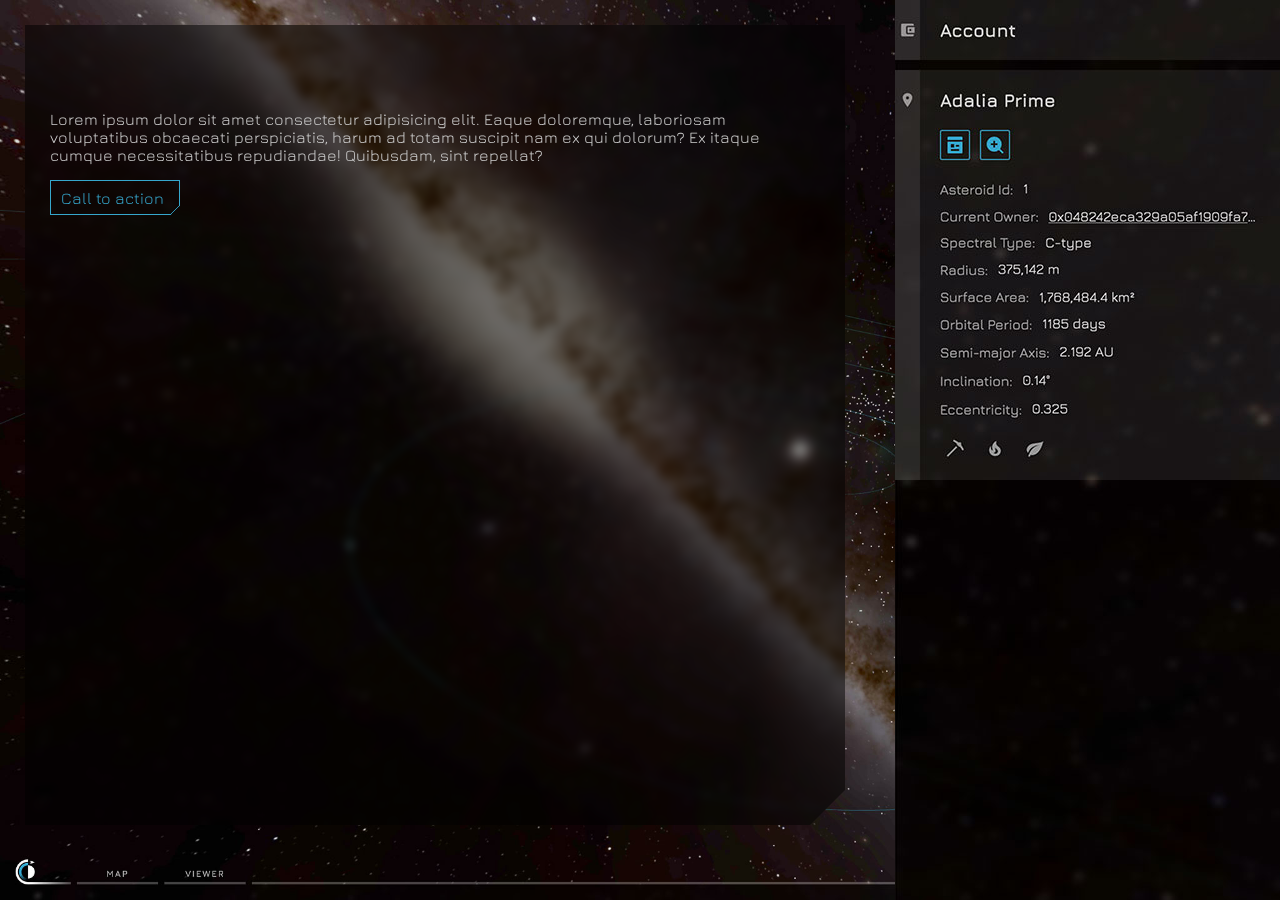
==== example/index.html @ 106694bb "Add style and example for button" ====
<!DOCTYPE html>
<html lang="en">
<head>
    <meta charset="UTF-8">
    <meta http-equiv="X-UA-Compatible" content="IE=edge">
    <meta name="viewport" content="width=device-width, initial-scale=1.0">
    <link rel="stylesheet" href="/style/influence-index.css">
    <link rel="stylesheet" href="style.css">
    <title>Influence CSS Example</title>
</head>
<body class="mock-embed">
    <div class="example-wrapper">
        <div class="example-main">
            <div class="text">
                Lorem ipsum dolor sit amet consectetur adipisicing elit. Eaque doloremque, laboriosam voluptatibus obcaecati perspiciatis, harum ad totam suscipit nam ex qui dolorum? Ex itaque cumque necessitatibus repudiandae! Quibusdam, sint repellat?
            </div>
            <button>Call to action</button>
        </div>
    </div>
</body>
</html>
---- style/influence-index.css ----
@import url('https://fonts.googleapis.com/css2?family=Jura:wght@300;400;700');

:root {
    --highlight-red: 54; --highlight-green: 167; --highlight-blue: 205;
    --highlight: rgb(var(--highlight-red), var(--highlight-green), var(--highlight-blue));
    --highlight-faded-25: rgba(var(--highlight-red), var(--highlight-green), var(--highlight-blue), 0.25);
    /* IMPORTANT: any change of this highlight color should also be applied in background-image @ "button::after" */
}

html, body {
  cursor: url('/assets/images/cursor.png') 5 5, auto;
  color: #cccccc;
  font-family: Jura, sans-serif;
  height: 100%;
  margin: 0;
  overflow: hidden;
  padding: 0;
  scroll-behavior: smooth;
  scrollbar-color: rgba(255, 255, 255, 0.25) rgba(50, 50, 50, 0.3);
  width: 100%;
}

a, button {
  cursor: url('/assets/images/cursor-active.png') 5 5, auto;
}

* {
  box-sizing: border-box;
}

input[type='number'] {
  -moz-appearance: textfield;
}

input::-webkit-outer-spin-button,
input::-webkit-inner-spin-button {
  -webkit-appearance: none;
}

/* Scroll bar */
::-webkit-scrollbar {
  height: 7px;
  width: 7px;
}

::-webkit-scrollbar-track {
  background: transparent;
}

::-webkit-scrollbar-thumb {
  background: rgba(255, 255, 255, 0.25);
}

::-webkit-scrollbar-thumb:hover {
  background: rgba(255, 255, 255, 0.25);
}

/* Button */
button {
    background-color: transparent;
    border: 1px solid var(--highlight);
    clip-path: polygon(0 0, 100% 0, 100% calc(100% - 9.5px), calc(100% - 9.5px) 100%, 0 100%);
    color: var(--highlight);
    font-family: inherit;
    min-height: 35px;
    padding: 0 15px 0 10px;
    position: relative;
    transition: all 300ms ease 0s;
}
button:hover:not(:disabled) {
    background-color: var(--highlight-faded-25);
    color: white;
}
button:active:not(:disabled) {
    background-color: var(--highlight);
}
button::after {
    background-image: url("data:image/svg+xml,%3Csvg viewBox='0 0 10 10' xmlns='http://www.w3.org/2000/svg' stroke='%2336a7cd'%3E%3Cline x1='0' y1='10' x2='10' y2='0'%3E%3C/line%3E%3C/svg%3E");
    background-position: center;
    background-repeat: no-repeat;
    bottom: -1px;
    content: '';
    height: 10px;
    margin-right: 0px;
    position: absolute;
    right: -1px;
    width: 10px;
}
---- example/style.css ----
/* Body class "mock-embed" used for testing as if embedded in-game */

body.mock-embed::before {
    background-color: #090300;
    background-image: url('game-main.jpg');
    background-repeat: no-repeat;
    background-size: cover;
    content: '';
    height: 100%;
    left: 0;
    position: absolute;
    right: 385px;
    top: 0;
}

body.mock-embed::after {
    background-color: #090300;
    background-image: url('game-side.jpg');
    background-repeat: no-repeat;
    content: '';
    height: 100%;
    position: absolute;
    right: 0;
    top: 0;
    width: 385px;
}

body.mock-embed {
    display: flex;
    justify-content: center;
    padding: 25px calc(385px + 50px) 75px 25px;
}

body.mock-embed .example-wrapper {
    max-width: 1400px;
    padding: calc(60px + 25px) 35px 35px 25px;
    position: relative;
    width: 100%;
}

body.mock-embed .example-wrapper::before {
    backdrop-filter: blur(4px);
    background-color: rgba(0, 0, 0, 0.5);
    bottom: 0;
    clip-path: polygon(0px 0px, 100% 0px, 100% calc(100% - 35px), calc(100% - 35px) 100%, 0px 100%);
    content: '';
    left: 0;
    position: absolute;
    right: 0;
    top: 0;
}

body.mock-embed .example-main {
    height: 100%;
    overflow: auto;
    position: relative;
}

/* Body class "embed" used for actual embedding via iframe - e.g. transparent background */

body.embed {
    background-color: unset;
}

/* Body without the "mock-embed" or "embed" classes used for standalone website, without embedding */

body {
    background-color: black;
}

/* Example styles */

button {
    font-size: 1rem;
    margin-top: 1rem;
}
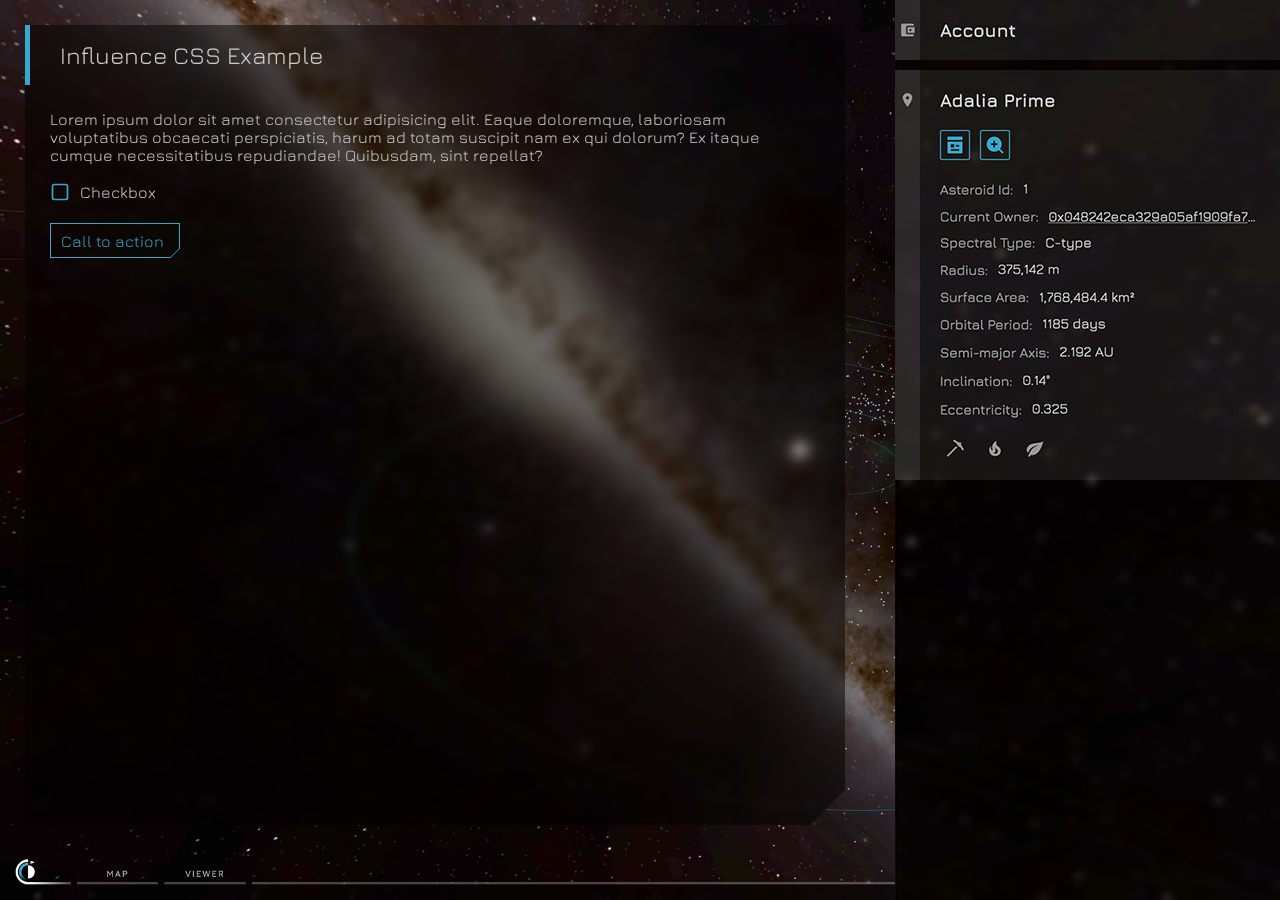
==== commit 3c2ecbfe: "Add styling for input checkbox" ====
--- a/example/index.html
+++ b/example/index.html
@@ -4,16 +4,21 @@
     <meta charset="UTF-8">
     <meta http-equiv="X-UA-Compatible" content="IE=edge">
     <meta name="viewport" content="width=device-width, initial-scale=1.0">
-    <link rel="stylesheet" href="/style/influence-index.css">
-    <link rel="stylesheet" href="style.css">
+    <link rel="stylesheet" href="../style/influence-index.css">
+    <link rel="stylesheet" href="./style.css">
     <title>Influence CSS Example</title>
 </head>
 <body class="mock-embed">
     <div class="example-wrapper">
         <div class="example-main">
-            <div class="text">
+            <div>
                 Lorem ipsum dolor sit amet consectetur adipisicing elit. Eaque doloremque, laboriosam voluptatibus obcaecati perspiciatis, harum ad totam suscipit nam ex qui dolorum? Ex itaque cumque necessitatibus repudiandae! Quibusdam, sint repellat?
             </div>
+            <br>
+            <div>
+                <label class="checkbox"><input type="checkbox"> Checkbox</label>
+            </div>
+            <br>
             <button>Call to action</button>
         </div>
     </div>
--- a/style/influence-index.css
+++ b/style/influence-index.css
@@ -4,11 +4,13 @@
     --highlight-red: 54; --highlight-green: 167; --highlight-blue: 205;
     --highlight: rgb(var(--highlight-red), var(--highlight-green), var(--highlight-blue));
     --highlight-faded-25: rgba(var(--highlight-red), var(--highlight-green), var(--highlight-blue), 0.25);
-    /* IMPORTANT: any change of this highlight color should also be applied in background-image @ "button::after" */
+    /* IMPORTANT: any change of this highlight color should also be applied in background-images */
+    --cursor-url: url('../assets/images/cursor.png');
+    --cursor-active-url: url('../assets/images/cursor-active.png');
 }
 
 html, body {
-  cursor: url('/assets/images/cursor.png') 5 5, auto;
+  cursor: var(--cursor-url) 5 5, auto;
   color: #cccccc;
   font-family: Jura, sans-serif;
   height: 100%;
@@ -20,8 +22,8 @@
   width: 100%;
 }
 
-a, button {
-  cursor: url('/assets/images/cursor-active.png') 5 5, auto;
+a, button, input[type='checkbox'] {
+  cursor: var(--cursor-active-url) 5 5, auto;
 }
 
 * {
@@ -86,3 +88,31 @@
     right: -1px;
     width: 10px;
 }
+
+/* Input checkbox */
+label.checkbox {
+  align-items: center;
+  cursor: var(--cursor-active-url) 5 5, auto;
+  display: inline-flex;
+  gap: 10px;
+}
+
+input[type='checkbox'] {
+  -webkit-appearance: none;
+  appearance: none;
+  background-color: transparent; /* for iOS < 15 to remove gradient background */
+  background-image: url('../assets/images/checkbox-off.svg');
+  background-image: url("data:image/svg+xml,%3Csvg stroke='%2336a7cd' fill='none' stroke-width='2' viewBox='0 0 24 24' stroke-linecap='round' stroke-linejoin='round' height='1em' width='1em' xmlns='http://www.w3.org/2000/svg'%3E%3Crect x='3' y='3' width='18' height='18' rx='2' ry='2'%3E%3C/rect%3E%3C/svg%3E%0A");
+  background-repeat: no-repeat;
+  background-size: contain;
+  color: var(--highlight);
+  height: 20px;
+  margin: 0; /* not removed via appearance */
+  position: relative;
+  transition: all 300ms ease 0s;
+  width: 20px;
+}
+
+input[type='checkbox']:checked {
+  background-image: url("data:image/svg+xml,%3Csvg stroke='%2336a7cd' fill='none' stroke-width='2' viewBox='0 0 24 24' stroke-linecap='round' stroke-linejoin='round' height='1em' width='1em' xmlns='http://www.w3.org/2000/svg'%3E%3Cpolyline points='9 11 12 14 22 4'%3E%3C/polyline%3E%3Cpath d='M21 12v7a2 2 0 0 1-2 2H5a2 2 0 0 1-2-2V5a2 2 0 0 1 2-2h11'%3E%3C/path%3E%3C/svg%3E%0A");
+}
--- a/example/style.css
+++ b/example/style.css
@@ -50,6 +50,18 @@
     top: 0;
 }
 
+body.mock-embed .example-wrapper::after {
+    border-left: 5px solid var(--highlight);
+    content: "Influence CSS Example";
+    font-size: 24px;
+    height: 60px;
+    left: 0;
+    line-height: 60px;
+    padding-left: 30px;
+    position: absolute;
+    top: 0;
+}
+
 body.mock-embed .example-main {
     height: 100%;
     overflow: auto;
@@ -72,5 +84,4 @@
 
 button {
     font-size: 1rem;
-    margin-top: 1rem;
 }
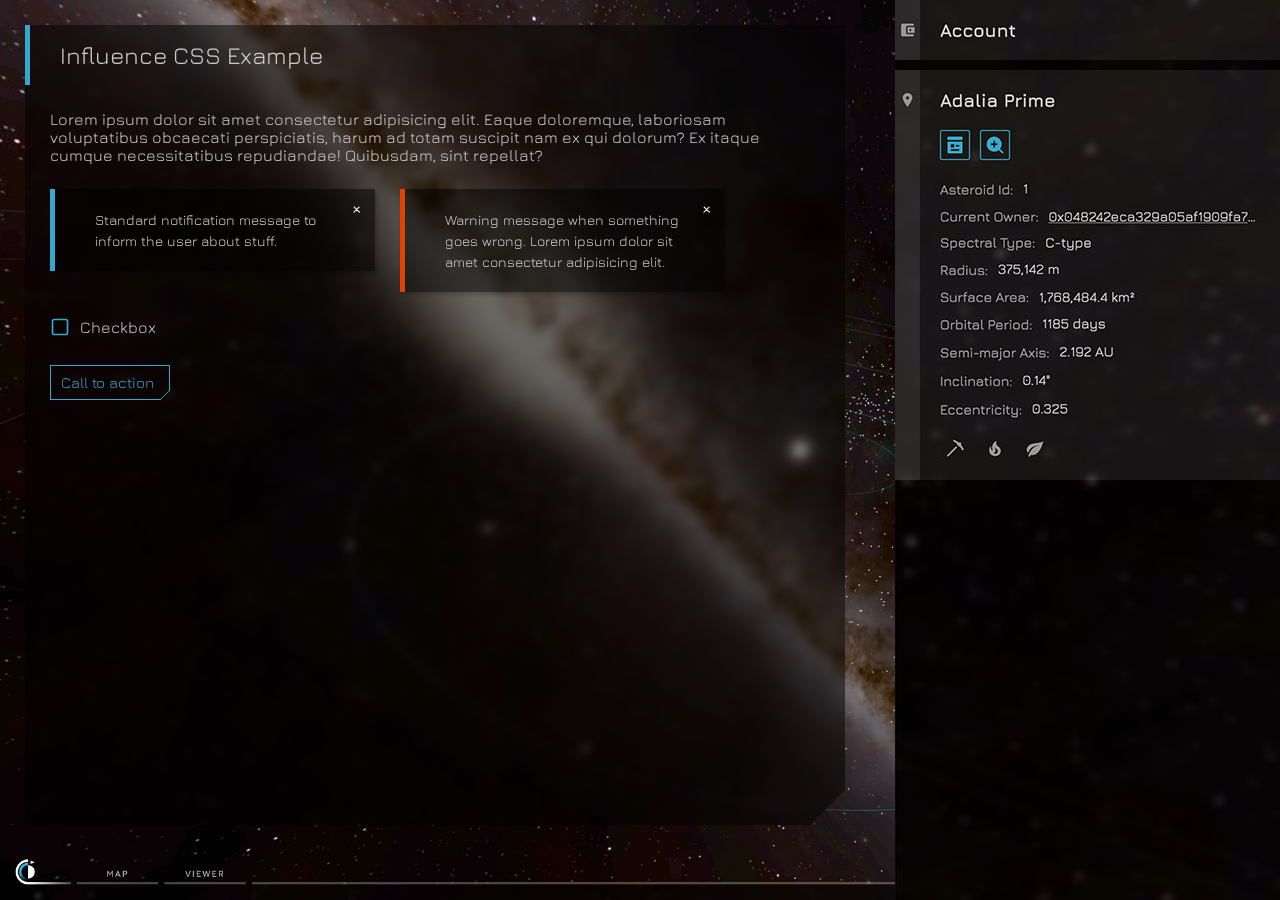
==== commit c760f9f4: "Add styling for notifications and warnings" ====
--- a/example/index.html
+++ b/example/index.html
@@ -11,14 +11,20 @@
 <body class="mock-embed">
     <div class="example-wrapper">
         <div class="example-main">
-            <div>
-                Lorem ipsum dolor sit amet consectetur adipisicing elit. Eaque doloremque, laboriosam voluptatibus obcaecati perspiciatis, harum ad totam suscipit nam ex qui dolorum? Ex itaque cumque necessitatibus repudiandae! Quibusdam, sint repellat?
+            <div>Lorem ipsum dolor sit amet consectetur adipisicing elit. Eaque doloremque, laboriosam voluptatibus obcaecati perspiciatis, harum ad totam suscipit nam ex qui dolorum? Ex itaque cumque necessitatibus repudiandae! Quibusdam, sint repellat?</div>
+            <div class="example-notifications">
+                <div class="notification">
+                    <div class="notification-close"></div>
+                    <div>Standard notification message to inform the user about stuff.</div>
+                </div>
+                <div class="notification warning">
+                    <div class="notification-close"></div>
+                    <div>Warning message when something goes wrong. Lorem ipsum dolor sit amet consectetur adipisicing elit.</div>
+                </div>
             </div>
-            <br>
             <div>
                 <label class="checkbox"><input type="checkbox"> Checkbox</label>
             </div>
-            <br>
             <button>Call to action</button>
         </div>
     </div>
--- a/style/influence-index.css
+++ b/style/influence-index.css
@@ -5,77 +5,84 @@
     --highlight: rgb(var(--highlight-red), var(--highlight-green), var(--highlight-blue));
     --highlight-faded-25: rgba(var(--highlight-red), var(--highlight-green), var(--highlight-blue), 0.25);
     /* IMPORTANT: any change of this highlight color should also be applied in background-images */
+    --warning: rgb(223, 67, 0);
     --cursor-url: url('../assets/images/cursor.png');
     --cursor-active-url: url('../assets/images/cursor-active.png');
 }
 
 html, body {
-  cursor: var(--cursor-url) 5 5, auto;
-  color: #cccccc;
-  font-family: Jura, sans-serif;
-  height: 100%;
-  margin: 0;
-  overflow: hidden;
-  padding: 0;
-  scroll-behavior: smooth;
-  scrollbar-color: rgba(255, 255, 255, 0.25) rgba(50, 50, 50, 0.3);
-  width: 100%;
+    cursor: var(--cursor-url) 5 5, auto;
+    color: #cccccc;
+    font-family: Jura, sans-serif;
+    height: 100%;
+    margin: 0;
+    overflow: hidden;
+    padding: 0;
+    scroll-behavior: smooth;
+    scrollbar-color: rgba(255, 255, 255, 0.25) rgba(50, 50, 50, 0.3);
+    width: 100%;
 }
 
 a, button, input[type='checkbox'] {
-  cursor: var(--cursor-active-url) 5 5, auto;
+    cursor: var(--cursor-active-url) 5 5, auto;
 }
 
 * {
-  box-sizing: border-box;
+    box-sizing: border-box;
 }
 
 input[type='number'] {
-  -moz-appearance: textfield;
+    -moz-appearance: textfield;
 }
 
 input::-webkit-outer-spin-button,
 input::-webkit-inner-spin-button {
-  -webkit-appearance: none;
+    -webkit-appearance: none;
 }
 
 /* Scroll bar */
+
 ::-webkit-scrollbar {
-  height: 7px;
-  width: 7px;
+    height: 7px;
+    width: 7px;
 }
 
 ::-webkit-scrollbar-track {
-  background: transparent;
+    background: transparent;
 }
 
 ::-webkit-scrollbar-thumb {
-  background: rgba(255, 255, 255, 0.25);
+    background: rgba(255, 255, 255, 0.25);
 }
 
 ::-webkit-scrollbar-thumb:hover {
-  background: rgba(255, 255, 255, 0.25);
+    background: rgba(255, 255, 255, 0.25);
 }
 
 /* Button */
+
 button {
     background-color: transparent;
     border: 1px solid var(--highlight);
     clip-path: polygon(0 0, 100% 0, 100% calc(100% - 9.5px), calc(100% - 9.5px) 100%, 0 100%);
     color: var(--highlight);
     font-family: inherit;
+    font-size: 15px;
     min-height: 35px;
     padding: 0 15px 0 10px;
     position: relative;
     transition: all 300ms ease 0s;
 }
+
 button:hover:not(:disabled) {
     background-color: var(--highlight-faded-25);
     color: white;
 }
+
 button:active:not(:disabled) {
     background-color: var(--highlight);
 }
+
 button::after {
     background-image: url("data:image/svg+xml,%3Csvg viewBox='0 0 10 10' xmlns='http://www.w3.org/2000/svg' stroke='%2336a7cd'%3E%3Cline x1='0' y1='10' x2='10' y2='0'%3E%3C/line%3E%3C/svg%3E");
     background-position: center;
@@ -90,29 +97,66 @@
 }
 
 /* Input checkbox */
+
 label.checkbox {
-  align-items: center;
-  cursor: var(--cursor-active-url) 5 5, auto;
-  display: inline-flex;
-  gap: 10px;
+    align-items: center;
+    cursor: var(--cursor-active-url) 5 5, auto;
+    display: inline-flex;
+    gap: 10px;
 }
 
 input[type='checkbox'] {
-  -webkit-appearance: none;
-  appearance: none;
-  background-color: transparent; /* for iOS < 15 to remove gradient background */
-  background-image: url('../assets/images/checkbox-off.svg');
-  background-image: url("data:image/svg+xml,%3Csvg stroke='%2336a7cd' fill='none' stroke-width='2' viewBox='0 0 24 24' stroke-linecap='round' stroke-linejoin='round' height='1em' width='1em' xmlns='http://www.w3.org/2000/svg'%3E%3Crect x='3' y='3' width='18' height='18' rx='2' ry='2'%3E%3C/rect%3E%3C/svg%3E%0A");
-  background-repeat: no-repeat;
-  background-size: contain;
-  color: var(--highlight);
-  height: 20px;
-  margin: 0; /* not removed via appearance */
-  position: relative;
-  transition: all 300ms ease 0s;
-  width: 20px;
+    -webkit-appearance: none;
+    appearance: none;
+    background-color: transparent; /* for iOS < 15 to remove gradient background */
+    background-image: url('../assets/images/checkbox-off.svg');
+    background-image: url("data:image/svg+xml,%3Csvg stroke='%2336a7cd' fill='none' stroke-width='2' viewBox='0 0 24 24' stroke-linecap='round' stroke-linejoin='round' height='1em' width='1em' xmlns='http://www.w3.org/2000/svg'%3E%3Crect x='3' y='3' width='18' height='18' rx='2' ry='2'%3E%3C/rect%3E%3C/svg%3E%0A");
+    background-repeat: no-repeat;
+    background-size: contain;
+    color: var(--highlight);
+    height: 20px;
+    margin: 0; /* not removed via appearance */
+    position: relative;
+    transition: all 300ms ease 0s;
+    width: 20px;
 }
 
 input[type='checkbox']:checked {
-  background-image: url("data:image/svg+xml,%3Csvg stroke='%2336a7cd' fill='none' stroke-width='2' viewBox='0 0 24 24' stroke-linecap='round' stroke-linejoin='round' height='1em' width='1em' xmlns='http://www.w3.org/2000/svg'%3E%3Cpolyline points='9 11 12 14 22 4'%3E%3C/polyline%3E%3Cpath d='M21 12v7a2 2 0 0 1-2 2H5a2 2 0 0 1-2-2V5a2 2 0 0 1 2-2h11'%3E%3C/path%3E%3C/svg%3E%0A");
+    background-image: url("data:image/svg+xml,%3Csvg stroke='%2336a7cd' fill='none' stroke-width='2' viewBox='0 0 24 24' stroke-linecap='round' stroke-linejoin='round' height='1em' width='1em' xmlns='http://www.w3.org/2000/svg'%3E%3Cpolyline points='9 11 12 14 22 4'%3E%3C/polyline%3E%3Cpath d='M21 12v7a2 2 0 0 1-2 2H5a2 2 0 0 1-2-2V5a2 2 0 0 1 2-2h11'%3E%3C/path%3E%3C/svg%3E%0A");
 }
+
+/* Notification */
+
+.notification {
+    background-color: rgba(0, 0, 0, 0.5);
+    border-left: 5px solid var(--highlight);
+    box-shadow: 1px 3px 4px rgba(0, 0, 0, 0.2);
+    cursor: var(--cursor-active-url) 5 5, auto;
+    font-size: 14px;
+    line-height: 150%;
+    padding: 20px 30px 20px 40px;
+    position: relative;
+    width: 325px;
+}
+
+.notification.warning {
+    border-color: var(--warning);
+}
+
+.notification-close {
+    height: 18px;
+    position: absolute;
+    right: 10px;
+    top: 10px;
+    width: 18px;
+}
+
+.notification-close::after {
+    color: white;
+    content: "\D7";
+    font-size: 20px;
+    left: 50%;
+    position: absolute;
+    top: 50%;
+    transform: translate(-50%,-50%);
+}
--- a/example/style.css
+++ b/example/style.css
@@ -82,6 +82,15 @@
 
 /* Example styles */
 
-button {
-    font-size: 1rem;
+.example-main {
+    align-items: flex-start;
+    display: flex;
+    flex-direction: column;
+    gap: 25px;
 }
+
+.example-notifications {
+    align-items: flex-start;
+    display: flex;
+    gap: 25px;
+}
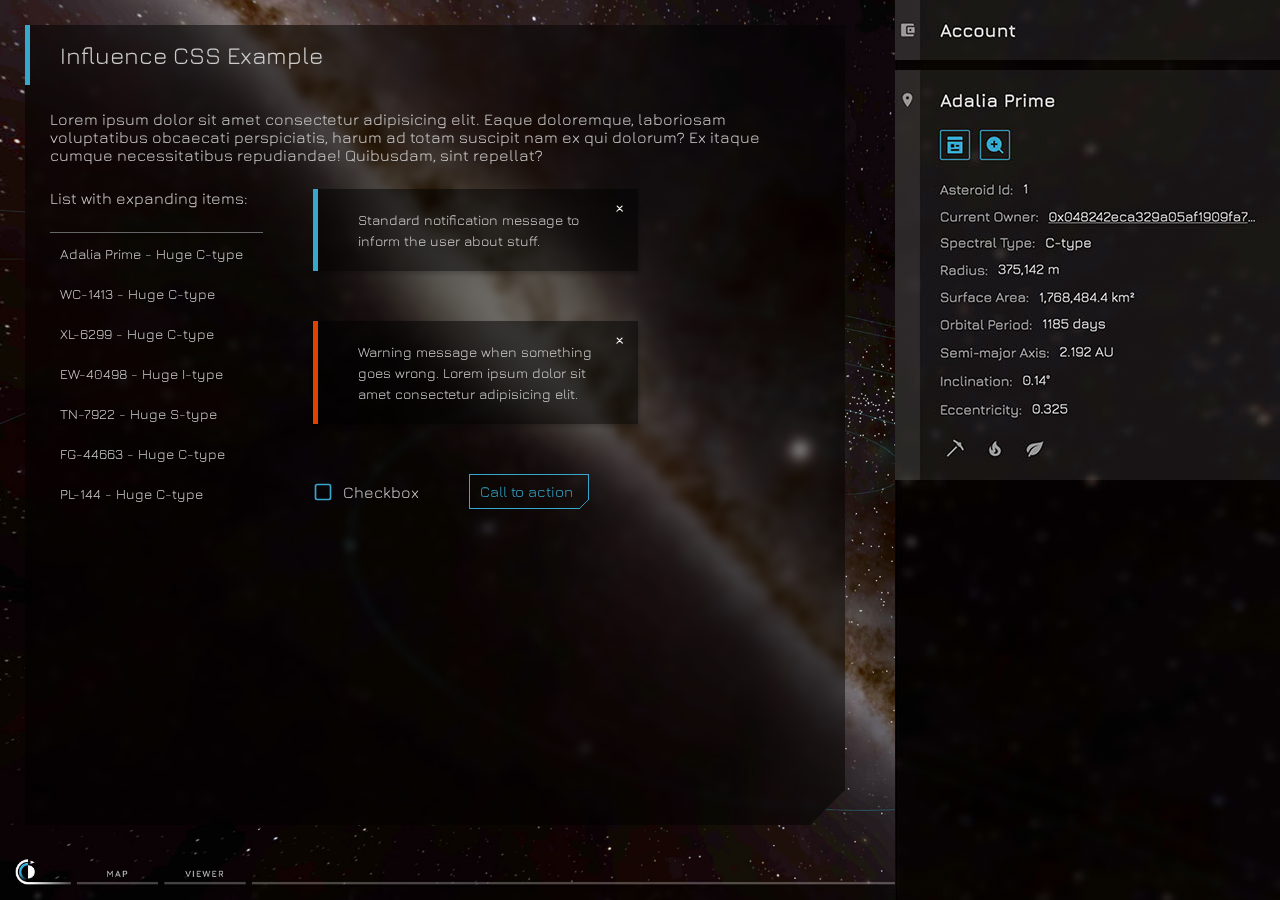
==== commit 56428790: "Add styling for lists with expanding items" ====
--- a/example/index.html
+++ b/example/index.html
@@ -12,20 +12,63 @@
     <div class="example-wrapper">
         <div class="example-main">
             <div>Lorem ipsum dolor sit amet consectetur adipisicing elit. Eaque doloremque, laboriosam voluptatibus obcaecati perspiciatis, harum ad totam suscipit nam ex qui dolorum? Ex itaque cumque necessitatibus repudiandae! Quibusdam, sint repellat?</div>
-            <div class="example-notifications">
-                <div class="notification">
-                    <div class="notification-close"></div>
-                    <div>Standard notification message to inform the user about stuff.</div>
+            <div class="example-row">
+                <div>
+                    <div class="example-list-header">List with expanding items:</div>
+                    <ul class="list-expanding-items">
+                        <li>
+                            <div class="item-title">Adalia Prime - Huge C-type</div>
+                            <div class="item-expand">Asteroid Id: 1<br>Radius: 375,142 m<br>Surface Area: 1,768,484 km2</div>
+                        </li>
+                        <li>
+                            <div class="item-title">WC-1413 - Huge C-type</div>
+                            <div class="item-expand">Asteroid Id: 00<br>Radius: 123,456 m<br>Surface Area: 1,234,567 km2</div>
+                        </li>
+                        <li>
+                            <div class="item-title">XL-6299 - Huge C-type</div>
+                            <div class="item-expand">Asteroid Id: 00<br>Radius: 123,456 m<br>Surface Area: 1,234,567 km2</div>
+                        </li>
+                        <li>
+                            <div class="item-title">EW-40498 - Huge I-type</div>
+                            <div class="item-expand">Asteroid Id: 00<br>Radius: 123,456 m<br>Surface Area: 1,234,567 km2</div>
+                        </li>
+                        <li>
+                            <div class="item-title">TN-7922 - Huge S-type</div>
+                            <div class="item-expand">Asteroid Id: 00<br>Radius: 123,456 m<br>Surface Area: 1,234,567 km2</div>
+                        </li>
+                        <li>
+                            <div class="item-title">FG-44663 - Huge C-type</div>
+                            <div class="item-expand">Asteroid Id: 00<br>Radius: 123,456 m<br>Surface Area: 1,234,567 km2</div>
+                        </li>
+                        <li>
+                            <div class="item-title">PL-144 - Huge C-type</div>
+                            <div class="item-expand">Asteroid Id: 00<br>Radius: 123,456 m<br>Surface Area: 1,234,567 km2</div>
+                        </li>
+                        <li>
+                            <div class="item-title">PK-40992 - Huge C-type</div>
+                            <div class="item-expand">Asteroid Id: 00<br>Radius: 123,456 m<br>Surface Area: 1,234,567 km2</div>
+                        </li>
+                        <li>
+                            <div class="item-title">EW-14003 - Huge C-type</div>
+                            <div class="item-expand">Asteroid Id: 00<br>Radius: 123,456 m<br>Surface Area: 1,234,567 km2</div>
+                        </li>
+                    </ul>
                 </div>
-                <div class="notification warning">
-                    <div class="notification-close"></div>
-                    <div>Warning message when something goes wrong. Lorem ipsum dolor sit amet consectetur adipisicing elit.</div>
+                <div class="example-column">
+                    <div class="notification">
+                        <div class="notification-close"></div>
+                        <div>Standard notification message to inform the user about stuff.</div>
+                    </div>
+                    <div class="notification warning">
+                        <div class="notification-close"></div>
+                        <div>Warning message when something goes wrong. Lorem ipsum dolor sit amet consectetur adipisicing elit.</div>
+                    </div>
+                    <div class="example-row example-centered">
+                        <label class="checkbox"><input type="checkbox"> Checkbox</label>
+                        <button>Call to action</button>
+                    </div>
                 </div>
             </div>
-            <div>
-                <label class="checkbox"><input type="checkbox"> Checkbox</label>
-            </div>
-            <button>Call to action</button>
         </div>
     </div>
 </body>
--- a/style/influence-index.css
+++ b/style/influence-index.css
@@ -6,13 +6,15 @@
     --highlight-faded-25: rgba(var(--highlight-red), var(--highlight-green), var(--highlight-blue), 0.25);
     /* IMPORTANT: any change of this highlight color should also be applied in background-images */
     --warning: rgb(223, 67, 0);
+    --gray: rgb(204, 204, 204);
+    --darkgray: rgb(102, 102, 102);
     --cursor-url: url('../assets/images/cursor.png');
     --cursor-active-url: url('../assets/images/cursor-active.png');
 }
 
 html, body {
     cursor: var(--cursor-url) 5 5, auto;
-    color: #cccccc;
+    color: var(--gray);
     font-family: Jura, sans-serif;
     height: 100%;
     margin: 0;
@@ -38,6 +40,12 @@
 input::-webkit-outer-spin-button,
 input::-webkit-inner-spin-button {
     -webkit-appearance: none;
+}
+
+ul {
+    list-style-type: none;
+    margin: 0;
+    padding: 0;
 }
 
 /* Scroll bar */
@@ -90,7 +98,7 @@
     bottom: -1px;
     content: '';
     height: 10px;
-    margin-right: 0px;
+    margin-right: 0;
     position: absolute;
     right: -1px;
     width: 10px;
@@ -133,7 +141,7 @@
     box-shadow: 1px 3px 4px rgba(0, 0, 0, 0.2);
     cursor: var(--cursor-active-url) 5 5, auto;
     font-size: 14px;
-    line-height: 150%;
+    line-height: 1.5;
     padding: 20px 30px 20px 40px;
     position: relative;
     width: 325px;
@@ -160,3 +168,46 @@
     top: 50%;
     transform: translate(-50%,-50%);
 }
+
+/* List with expanding items */
+
+ul.list-expanding-items {
+    --list-item-height: 40px;
+    border-top: 1px solid var(--darkgray);
+    box-shadow: rgb(0, 0, 0) 0px 5px 7px -8px inset;
+    font-size: 14px;
+    overflow-y: auto;
+    scrollbar-width: thin;
+}
+
+ul.list-expanding-items li {
+    border-top: 1px solid transparent;
+    border-bottom: 1px solid transparent;
+    height: var(--list-item-height);
+    max-height: var(--list-item-height);
+    overflow: hidden;
+    padding: 0 20px 0 10px;
+    transition: all 0.3s ease 0s;
+}
+
+ul.list-expanding-items li:hover {
+    background-color: rgba(40, 40, 40, 0.5);
+    border-top: 1px solid var(--darkgray);
+    border-bottom: 1px solid var(--darkgray);
+    height: 120px;
+    max-height: 120px;
+}
+
+ul.list-expanding-items li:first-child:hover {
+    border-top-color: transparent;
+}
+
+ul.list-expanding-items li .item-title {
+    line-height: var(--list-item-height);
+    white-space: nowrap;
+}
+
+ul.list-expanding-items li .item-expand {
+    line-height: 1.5;
+    white-space: nowrap;
+}
--- a/example/style.css
+++ b/example/style.css
@@ -89,8 +89,30 @@
     gap: 25px;
 }
 
-.example-notifications {
+.example-row {
     align-items: flex-start;
     display: flex;
-    gap: 25px;
+    gap: 50px;
 }
+
+.example-row.example-centered {
+    align-items: center;
+}
+
+.example-column {
+    display: flex;
+    flex-direction: column;
+    gap: 50px;
+}
+
+.example-list-header {
+    margin-bottom: 25px;
+}
+
+ul.list-expanding-items {
+    max-height: calc(7 * var(--list-item-height));
+}
+
+ul.list-expanding-items li .item-expand {
+    opacity: 0.5;
+}
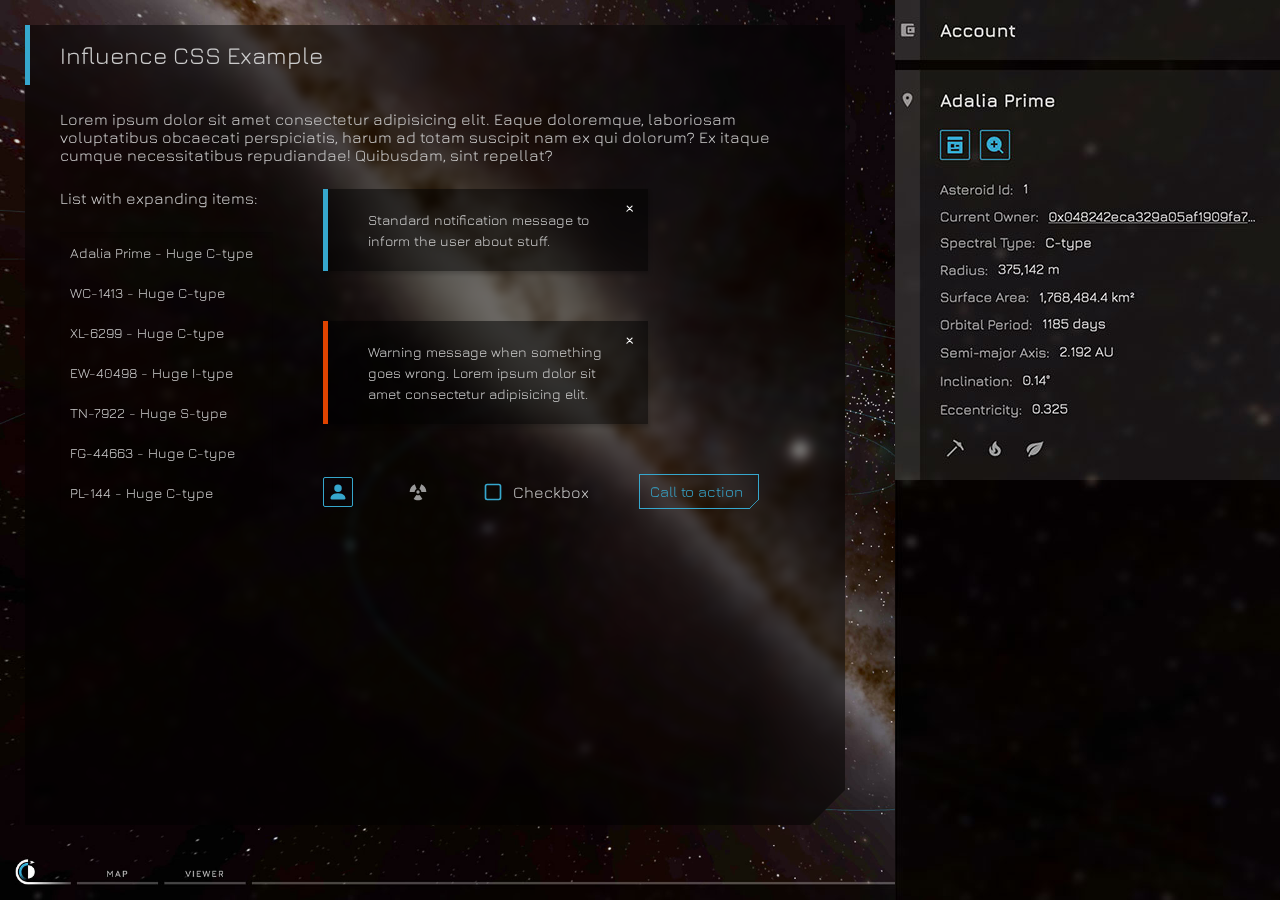
==== commit f33533a0: "Add styling for icons, start work on Action Planner with game-styling" ====
--- a/example/index.html
+++ b/example/index.html
@@ -5,7 +5,7 @@
     <meta http-equiv="X-UA-Compatible" content="IE=edge">
     <meta name="viewport" content="width=device-width, initial-scale=1.0">
     <link rel="stylesheet" href="../style/influence-index.css">
-    <link rel="stylesheet" href="./style.css">
+    <link rel="stylesheet" href="./example.css">
     <title>Influence CSS Example</title>
 </head>
 <body class="mock-embed">
@@ -64,6 +64,8 @@
                         <div>Warning message when something goes wrong. Lorem ipsum dolor sit amet consectetur adipisicing elit.</div>
                     </div>
                     <div class="example-row example-centered">
+                        <div class="icon-button icon-crew-member"></div>
+                        <div class="icon-round icon-fissiles"></div>
                         <label class="checkbox"><input type="checkbox"> Checkbox</label>
                         <button>Call to action</button>
                     </div>
--- a/style/influence-index.css
+++ b/style/influence-index.css
@@ -1,20 +1,22 @@
 @import url('https://fonts.googleapis.com/css2?family=Jura:wght@300;400;700');
 
 :root {
-    --highlight-red: 54; --highlight-green: 167; --highlight-blue: 205;
-    --highlight: rgb(var(--highlight-red), var(--highlight-green), var(--highlight-blue));
-    --highlight-faded-25: rgba(var(--highlight-red), var(--highlight-green), var(--highlight-blue), 0.25);
+    --color-highlight-red: 54; --color-highlight-green: 167; --color-highlight-blue: 205;
+    --color-highlight: rgb(var(--color-highlight-red), var(--color-highlight-green), var(--color-highlight-blue));
+    --color-highlight-faded-10: rgba(var(--color-highlight-red), var(--color-highlight-green), var(--color-highlight-blue), 0.10);
+    --color-highlight-faded-25: rgba(var(--color-highlight-red), var(--color-highlight-green), var(--color-highlight-blue), 0.25);
     /* IMPORTANT: any change of this highlight color should also be applied in background-images */
-    --warning: rgb(223, 67, 0);
-    --gray: rgb(204, 204, 204);
-    --darkgray: rgb(102, 102, 102);
-    --cursor-url: url('../assets/images/cursor.png');
-    --cursor-active-url: url('../assets/images/cursor-active.png');
+    --color-warning: rgb(223, 67, 0);
+    --color-gray-light: rgb(204, 204, 204);
+    --color-gray-medium: rgb(153, 153, 153);
+    --color-gray-dark: rgb(102, 102, 102);
+    --cursor-url-default: url('../assets/images/cursor.png');
+    --cursor-url-active: url('../assets/images/cursor-active.png');
 }
 
 html, body {
-    cursor: var(--cursor-url) 5 5, auto;
-    color: var(--gray);
+    cursor: var(--cursor-url-default) 5 5, auto;
+    color: var(--color-gray-light);
     font-family: Jura, sans-serif;
     height: 100%;
     margin: 0;
@@ -26,7 +28,7 @@
 }
 
 a, button, input[type='checkbox'] {
-    cursor: var(--cursor-active-url) 5 5, auto;
+    cursor: var(--cursor-url-active) 5 5, auto;
 }
 
 * {
@@ -71,9 +73,9 @@
 
 button {
     background-color: transparent;
-    border: 1px solid var(--highlight);
+    border: 1px solid var(--color-highlight);
     clip-path: polygon(0 0, 100% 0, 100% calc(100% - 9.5px), calc(100% - 9.5px) 100%, 0 100%);
-    color: var(--highlight);
+    color: var(--color-highlight);
     font-family: inherit;
     font-size: 15px;
     min-height: 35px;
@@ -83,12 +85,13 @@
 }
 
 button:hover:not(:disabled) {
-    background-color: var(--highlight-faded-25);
+    background-color: var(--color-highlight-faded-25);
     color: white;
 }
 
 button:active:not(:disabled) {
-    background-color: var(--highlight);
+    background-color: var(--color-highlight);
+    color: white;
 }
 
 button::after {
@@ -108,7 +111,7 @@
 
 label.checkbox {
     align-items: center;
-    cursor: var(--cursor-active-url) 5 5, auto;
+    cursor: var(--cursor-url-active) 5 5, auto;
     display: inline-flex;
     gap: 10px;
 }
@@ -117,11 +120,10 @@
     -webkit-appearance: none;
     appearance: none;
     background-color: transparent; /* for iOS < 15 to remove gradient background */
-    background-image: url('../assets/images/checkbox-off.svg');
     background-image: url("data:image/svg+xml,%3Csvg stroke='%2336a7cd' fill='none' stroke-width='2' viewBox='0 0 24 24' stroke-linecap='round' stroke-linejoin='round' height='1em' width='1em' xmlns='http://www.w3.org/2000/svg'%3E%3Crect x='3' y='3' width='18' height='18' rx='2' ry='2'%3E%3C/rect%3E%3C/svg%3E%0A");
     background-repeat: no-repeat;
     background-size: contain;
-    color: var(--highlight);
+    color: var(--color-highlight);
     height: 20px;
     margin: 0; /* not removed via appearance */
     position: relative;
@@ -137,9 +139,9 @@
 
 .notification {
     background-color: rgba(0, 0, 0, 0.5);
-    border-left: 5px solid var(--highlight);
+    border-left: 5px solid var(--color-highlight);
     box-shadow: 1px 3px 4px rgba(0, 0, 0, 0.2);
-    cursor: var(--cursor-active-url) 5 5, auto;
+    cursor: var(--cursor-url-active) 5 5, auto;
     font-size: 14px;
     line-height: 1.5;
     padding: 20px 30px 20px 40px;
@@ -148,7 +150,7 @@
 }
 
 .notification.warning {
-    border-color: var(--warning);
+    border-color: var(--color-warning);
 }
 
 .notification-close {
@@ -173,7 +175,6 @@
 
 ul.list-expanding-items {
     --list-item-height: 40px;
-    border-top: 1px solid var(--darkgray);
     box-shadow: rgb(0, 0, 0) 0px 5px 7px -8px inset;
     font-size: 14px;
     overflow-y: auto;
@@ -192,14 +193,10 @@
 
 ul.list-expanding-items li:hover {
     background-color: rgba(40, 40, 40, 0.5);
-    border-top: 1px solid var(--darkgray);
-    border-bottom: 1px solid var(--darkgray);
+    border-top: 1px solid var(--color-gray-dark);
+    border-bottom: 1px solid var(--color-gray-dark);
     height: 120px;
     max-height: 120px;
-}
-
-ul.list-expanding-items li:first-child:hover {
-    border-top-color: transparent;
 }
 
 ul.list-expanding-items li .item-title {
@@ -211,3 +208,87 @@
     line-height: 1.5;
     white-space: nowrap;
 }
+
+/* Icons */
+
+.icon-button {
+    border: 1px solid var(--color-highlight);
+    border-radius: 2px;
+    cursor: var(--cursor-url-active) 5 5, auto;
+    display: inline-block;
+    height: 30px;
+    width: 30px;
+    padding: 4px;
+    transition: all 300ms ease 0s;
+}
+
+.icon-button:hover {
+    background-image: linear-gradient(120deg, var(--color-highlight-faded-10), var(--color-highlight-faded-25));
+}
+
+.icon-button:active {
+    background-color: var(--color-highlight);
+}
+
+.icon-round {
+    border-radius: 50%;
+    display: inline-block;
+    height: 30px;
+    padding: 5px;
+    width: 30px;
+}
+
+.icon-round:hover {
+    background-color: var(--color-gray-medium);
+}
+
+.icon-button::after,
+.icon-round::after {
+    background-color: var(--color-highlight);
+    content: '';
+    display: block;
+    height: 100%;
+    mask-repeat: no-repeat;
+    mask-size: contain;
+    width: 100%;
+}
+
+.icon-button:hover::after,
+.icon-button:active::after {
+    background-color: white;
+}
+
+.icon-round::after {
+    background-color: var(--color-gray-medium);
+}
+
+.icon-round:hover::after {
+    background-color: black;
+}
+
+/* Icon images */
+
+.icon-crew-member::after {
+    -webkit-mask-image: url('../assets/images/icon-crew-member.svg');
+    mask-image: url('../assets/images/icon-crew-member.svg');
+}
+
+.icon-fissiles::after {
+    -webkit-mask-image: url('../assets/images/icon-fissiles.svg');
+    mask-image: url('../assets/images/icon-fissiles.svg');
+}
+
+.icon-trade::after {
+    -webkit-mask-image: url('../assets/images/icon-trade.svg');
+    mask-image: url('../assets/images/icon-trade.svg');
+}
+
+.icon-yield::after {
+    -webkit-mask-image: url('../assets/images/icon-yield.svg');
+    mask-image: url('../assets/images/icon-yield.svg');
+}
+
+.icon-zoom::after {
+    -webkit-mask-image: url('../assets/images/icon-zoom.svg');
+    mask-image: url('../assets/images/icon-zoom.svg');
+}
--- a/example/example.css
+++ b/example/example.css
@@ -0,0 +1,118 @@
+/* Body class "mock-embed" used for testing as if embedded in-game */
+
+body.mock-embed::before {
+    background-color: #090300;
+    background-image: url('game-main.jpg');
+    background-repeat: no-repeat;
+    background-size: cover;
+    content: '';
+    height: 100%;
+    left: 0;
+    position: absolute;
+    right: 385px;
+    top: 0;
+}
+
+body.mock-embed::after {
+    background-color: #090300;
+    background-image: url('game-side.jpg');
+    background-repeat: no-repeat;
+    content: '';
+    height: 100%;
+    position: absolute;
+    right: 0;
+    top: 0;
+    width: 385px;
+}
+
+body.mock-embed {
+    display: flex;
+    justify-content: center;
+    padding: 25px calc(385px + 50px) 75px 25px;
+}
+
+body.mock-embed .example-wrapper {
+    max-width: 1400px;
+    padding: calc(60px + 25px) 35px 35px 35px;
+    position: relative;
+    width: 100%;
+}
+
+body.mock-embed .example-wrapper::before {
+    backdrop-filter: blur(4px);
+    background-color: rgba(0, 0, 0, 0.5);
+    bottom: 0;
+    clip-path: polygon(0px 0px, 100% 0px, 100% calc(100% - 35px), calc(100% - 35px) 100%, 0px 100%);
+    content: '';
+    left: 0;
+    position: absolute;
+    right: 0;
+    top: 0;
+}
+
+body.mock-embed .example-wrapper::after {
+    border-left: 5px solid var(--color-highlight);
+    content: "Influence CSS Example";
+    font-size: 24px;
+    height: 60px;
+    left: 0;
+    line-height: 60px;
+    padding-left: 30px;
+    position: absolute;
+    top: 0;
+}
+
+body.mock-embed .example-main {
+    height: 100%;
+    overflow: auto;
+    position: relative;
+}
+
+/* Body class "embed" used for actual embedding via iframe - e.g. transparent background */
+
+body.embed {
+    background-color: unset;
+}
+
+/* Body without the "mock-embed" or "embed" classes used for standalone website, without embedding */
+
+body {
+    background-color: black;
+}
+
+/* Example styles */
+
+.example-main {
+    align-items: flex-start;
+    display: flex;
+    flex-direction: column;
+    gap: 25px;
+}
+
+.example-row {
+    align-items: flex-start;
+    display: flex;
+    gap: 50px;
+}
+
+.example-row.example-centered {
+    align-items: center;
+}
+
+.example-column {
+    display: flex;
+    flex-direction: column;
+    gap: 50px;
+}
+
+.example-list-header {
+    margin-bottom: 25px;
+}
+
+ul.list-expanding-items {
+    max-height: calc(7 * var(--list-item-height));
+}
+
+ul.list-expanding-items li .item-expand {
+    opacity: 0.5;
+}
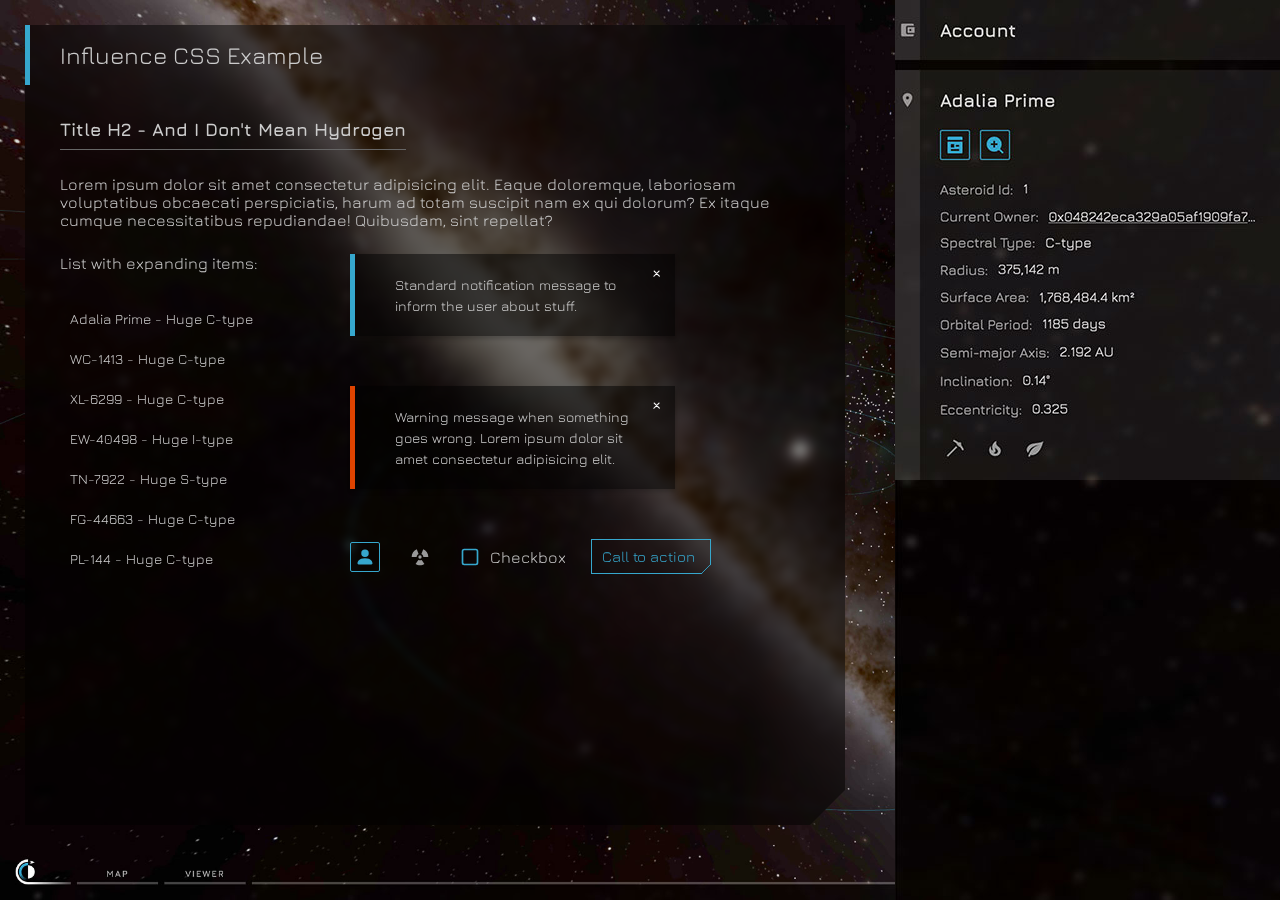
==== commit ad10c02a: "Add styling for h2 titles, update Action Planner" ====
--- a/example/index.html
+++ b/example/index.html
@@ -11,6 +11,7 @@
 <body class="mock-embed">
     <div class="example-wrapper">
         <div class="example-main">
+            <h2>Title H2 - And I Don't Mean Hydrogen</h2>
             <div>Lorem ipsum dolor sit amet consectetur adipisicing elit. Eaque doloremque, laboriosam voluptatibus obcaecati perspiciatis, harum ad totam suscipit nam ex qui dolorum? Ex itaque cumque necessitatibus repudiandae! Quibusdam, sint repellat?</div>
             <div class="example-row">
                 <div>
@@ -63,7 +64,7 @@
                         <div class="notification-close"></div>
                         <div>Warning message when something goes wrong. Lorem ipsum dolor sit amet consectetur adipisicing elit.</div>
                     </div>
-                    <div class="example-row example-centered">
+                    <div class="example-row example-row-compact example-centered">
                         <div class="icon-button icon-crew-member"></div>
                         <div class="icon-round icon-fissiles"></div>
                         <label class="checkbox"><input type="checkbox"> Checkbox</label>
--- a/style/influence-index.css
+++ b/style/influence-index.css
@@ -48,6 +48,14 @@
     list-style-type: none;
     margin: 0;
     padding: 0;
+}
+
+h2 {
+    border-bottom: 1px solid var(--color-gray-dark);
+    font-size: 18px;
+    height: 40px;
+    line-height: 40px;
+    margin: 0;
 }
 
 /* Scroll bar */
@@ -175,7 +183,7 @@
 
 ul.list-expanding-items {
     --list-item-height: 40px;
-    box-shadow: rgb(0, 0, 0) 0px 5px 7px -8px inset;
+    /* box-shadow: rgb(0, 0, 0) 0px 5px 7px -8px inset; */
     font-size: 14px;
     overflow-y: auto;
     scrollbar-width: thin;
@@ -200,8 +208,9 @@
 }
 
 ul.list-expanding-items li .item-title {
-    line-height: var(--list-item-height);
-    white-space: nowrap;
+    align-items: center;
+    display: flex;
+    height: var(--list-item-height);
 }
 
 ul.list-expanding-items li .item-expand {
--- a/example/example.css
+++ b/example/example.css
@@ -95,6 +95,10 @@
     gap: 50px;
 }
 
+.example-row.example-row-compact {
+    gap: 25px;
+}
+
 .example-row.example-centered {
     align-items: center;
 }
@@ -111,6 +115,7 @@
 
 ul.list-expanding-items {
     max-height: calc(7 * var(--list-item-height));
+    width: 240px;
 }
 
 ul.list-expanding-items li .item-expand {
